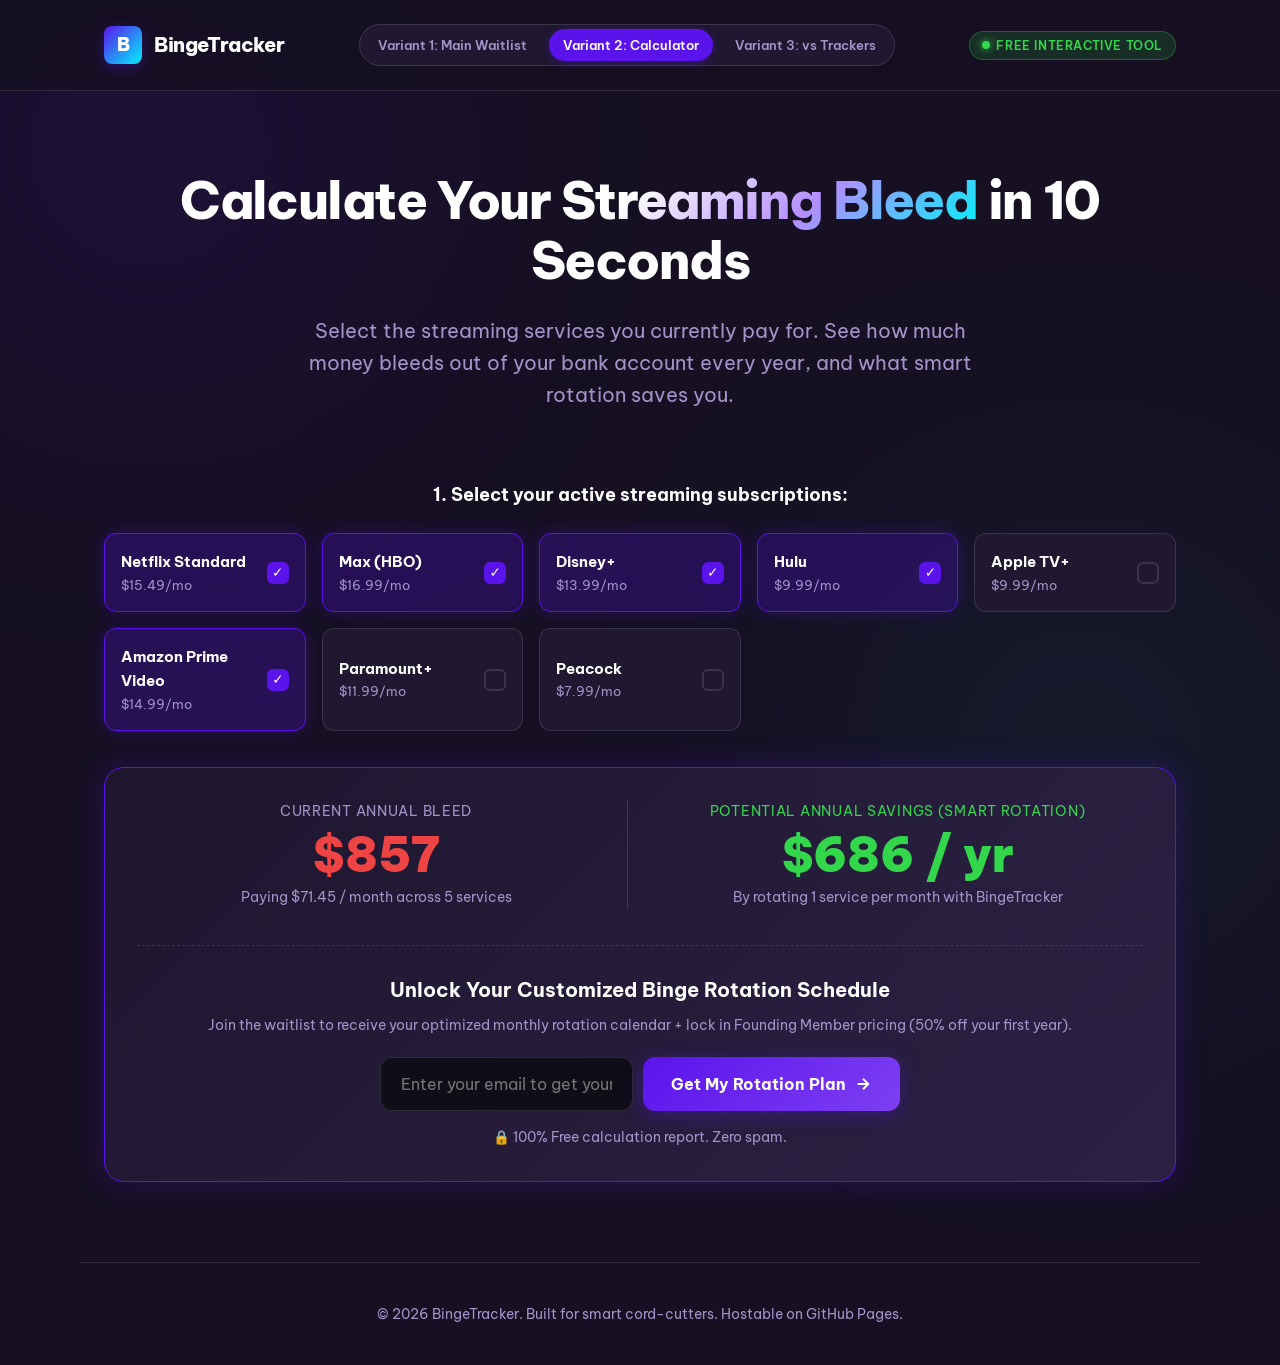
==== bleed-calculator/index.html @ 61c44e23 "Pre-launch landing pages: waitlist, bleed calculator, comparison" ====
<!DOCTYPE html>
<html lang="en">
<head>
  <meta charset="UTF-8">
  <meta name="viewport" content="width=device-width, initial-scale=1.0">
  <title>Streaming Bleed Calculator — Calculate How Much You Overpay | BingeTracker</title>
  <meta name="description" content="Calculate how much money you waste paying for unused streaming services every month, and see how much smart rotation saves you.">
  <link rel="stylesheet" href="../shared/styles.css">
  <style>
    .service-grid {
      display: grid;
      grid-template-columns: repeat(auto-fill, minmax(200px, 1fr));
      gap: 16px;
      margin: 24px 0 36px;
    }
    .service-card {
      background: var(--surface-low);
      border: 1px solid var(--border);
      border-radius: var(--radius-md);
      padding: 16px;
      display: flex;
      align-items: center;
      justify-content: space-between;
      cursor: pointer;
      user-select: none;
      transition: all 0.2s ease;
    }
    .service-card:hover {
      border-color: var(--primary-light);
    }
    .service-card.selected {
      background: rgba(91, 19, 236, 0.25);
      border-color: var(--primary);
      box-shadow: 0 0 16px rgba(91, 19, 236, 0.3);
    }
    .service-info {
      display: flex;
      flex-direction: column;
    }
    .service-name {
      font-weight: 700;
      color: #fff;
      font-size: 0.95rem;
    }
    .service-price {
      font-size: 0.8rem;
      color: var(--text-muted);
    }
    .checkbox-custom {
      width: 22px;
      height: 22px;
      border-radius: 6px;
      border: 2px solid var(--border);
      display: flex;
      align-items: center;
      justify-content: center;
      font-weight: bold;
      color: #fff;
      font-size: 0.85rem;
      transition: all 0.2s ease;
    }
    .service-card.selected .checkbox-custom {
      background: var(--primary);
      border-color: var(--primary);
    }
    .calculator-results {
      background: linear-gradient(135deg, rgba(31, 24, 48, 0.9), rgba(47, 35, 72, 0.9));
      border: 1px solid var(--primary);
      border-radius: var(--radius-lg);
      padding: 32px;
      text-align: center;
      box-shadow: var(--shadow-glow);
    }
    .result-number {
      font-size: 3rem;
      font-weight: 900;
      color: var(--error);
      line-height: 1;
      margin: 8px 0;
    }
    .savings-number {
      font-size: 3rem;
      font-weight: 900;
      color: var(--success);
      line-height: 1;
      margin: 8px 0;
    }
  </style>
</head>
<body>

  <!-- Sticky Header -->
  <header class="header">
    <div class="container" style="display: flex; justify-content: space-between; align-items: center;">
      <a href="../index.html" class="brand">
        <div class="brand-icon">B</div>
        <span>BingeTracker</span>
      </a>

      <!-- Variant Switcher Bar for GitHub Pages testing -->
      <nav class="variant-switcher">
        <a href="../index.html" class="variant-btn">Variant 1: Main Waitlist</a>
        <a href="index.html" class="variant-btn active">Variant 2: Calculator</a>
        <a href="../vs-rocket-money/index.html" class="variant-btn">Variant 3: vs Trackers</a>
      </nav>

      <div class="badge badge-live">
        <span class="pulse-dot"></span>
        <span>Free Interactive Tool</span>
      </div>
    </div>
  </header>

  <main class="container">

    <!-- Hero Section -->
    <section class="hero" style="padding-bottom: 30px;">
      <h1 class="hero-title">
        Calculate Your <span class="gradient-text">Streaming Bleed</span> in 10 Seconds
      </h1>
      <p class="hero-subtitle">
        Select the streaming services you currently pay for. See how much money bleeds out of your bank account every year, and what smart rotation saves you.
      </p>
    </section>

    <!-- Interactive Selector & Calculator Section -->
    <section>
      <h3 style="font-size: 1.1rem; color: #fff; text-align: center; margin-bottom: 12px;">
        1. Select your active streaming subscriptions:
      </h3>

      <div class="service-grid" id="service-grid">
        <!-- Interactive Service Cards populated via JS -->
      </div>

      <!-- Results Panel -->
      <div class="calculator-results">
        <div style="display: grid; grid-template-columns: repeat(auto-fit, minmax(240px, 1fr)); gap: 24px; align-items: center;">
          
          <div style="border-right: 1px solid var(--border); padding-right: 12px;">
            <div style="font-size: 0.9rem; text-transform: uppercase; letter-spacing: 0.05em; color: var(--text-muted);">
              Current Annual Bleed
            </div>
            <div class="result-number" id="annual-bleed">$0</div>
            <div style="font-size: 0.85rem; color: var(--text-muted);" id="monthly-bleed">
              Paying $0.00 / month across 0 services
            </div>
          </div>

          <div>
            <div style="font-size: 0.9rem; text-transform: uppercase; letter-spacing: 0.05em; color: var(--success);">
              Potential Annual Savings (Smart Rotation)
            </div>
            <div class="savings-number" id="annual-savings">$0</div>
            <div style="font-size: 0.85rem; color: var(--text-muted);" id="savings-breakdown">
              By rotating 1 service per month with BingeTracker
            </div>
          </div>

        </div>

        <!-- Email Gate Section -->
        <div style="margin-top: 36px; padding-top: 28px; border-top: 1px dashed var(--border);" class="form-container">
          <h3 style="font-size: 1.25rem; font-weight: 700; color: #fff; margin-bottom: 8px;">
            Unlock Your Customized Binge Rotation Schedule
          </h3>
          <p style="font-size: 0.9rem; color: var(--text-muted); margin-bottom: 20px;">
            Join the waitlist to receive your optimized monthly rotation calendar + lock in Founding Member pricing (50% off your first year).
          </p>

          <form class="waitlist-form js-waitlist-form" data-variant="calculator_gate">
            <div class="form-group">
              <input type="email" class="input-email" placeholder="Enter your email to get your schedule" required aria-label="Email address">
              <button type="submit" class="btn-submit">
                Get My Rotation Plan
                <svg width="18" height="18" viewBox="0 0 24 24" fill="none" stroke="currentColor" stroke-width="2.5"><path d="M5 12h14M12 5l7 7-7 7"/></svg>
              </button>
            </div>
            <div class="form-hint">
              <span>🔒 100% Free calculation report. Zero spam.</span>
            </div>
          </form>

          <div class="form-success">
            <h3 style="font-size: 1.2rem; margin-bottom: 6px; color: #fff;">🎉 Schedule request received!</h3>
            <p style="font-size: 0.95rem; color: var(--text-muted);">
              We've saved your calculated <strong><span id="saved-amount-text">$300+</span> annual savings plan</strong> and assigned your early-bird spot!
            </p>
          </div>
        </div>

      </div>
    </section>

  </main>

  <footer class="footer container">
    <p>&copy; 2026 BingeTracker. Built for smart cord-cutters. Hostable on GitHub Pages.</p>
  </footer>

  <script src="../shared/waitlist-form.js"></script>
  <script>
    // Interactive Calculator Script
    const SERVICES = [
      { id: 'netflix', name: 'Netflix Standard', price: 15.49, defaultSelected: true },
      { id: 'max', name: 'Max (HBO)', price: 16.99, defaultSelected: true },
      { id: 'disney', name: 'Disney+', price: 13.99, defaultSelected: true },
      { id: 'hulu', name: 'Hulu', price: 9.99, defaultSelected: true },
      { id: 'apple', name: 'Apple TV+', price: 9.99, defaultSelected: false },
      { id: 'prime', name: 'Amazon Prime Video', price: 14.99, defaultSelected: true },
      { id: 'paramount', name: 'Paramount+', price: 11.99, defaultSelected: false },
      { id: 'peacock', name: 'Peacock', price: 7.99, defaultSelected: false }
    ];

    const state = new Set(SERVICES.filter(s => s.defaultSelected).map(s => s.id));

    function renderServices() {
      const grid = document.getElementById('service-grid');
      grid.innerHTML = '';

      SERVICES.forEach(service => {
        const isSelected = state.has(service.id);
        const card = document.createElement('div');
        card.className = `service-card ${isSelected ? 'selected' : ''}`;
        card.onclick = () => toggleService(service.id);

        card.innerHTML = `
          <div class="service-info">
            <span class="service-name">${service.name}</span>
            <span class="service-price">$${service.price.toFixed(2)}/mo</span>
          </div>
          <div class="checkbox-custom">${isSelected ? '✓' : ''}</div>
        `;

        grid.appendChild(card);
      });

      calculateTotals();
    }

    function toggleService(id) {
      if (state.has(id)) {
        state.delete(id);
      } else {
        state.add(id);
      }
      renderServices();
    }

    function calculateTotals() {
      const selectedServices = SERVICES.filter(s => state.has(s.id));
      const monthlyTotal = selectedServices.reduce((sum, s) => sum + s.price, 0);
      const annualBleed = monthlyTotal * 12;

      // Average single rotated service cost is ~$13.50/mo ($162/yr)
      const avgRotatedAnnual = selectedServices.length > 0 ? (monthlyTotal / Math.max(1, selectedServices.length)) * 12 : 0;
      const annualSavings = Math.max(0, annualBleed - avgRotatedAnnual);

      document.getElementById('annual-bleed').textContent = `$${annualBleed.toFixed(0)}`;
      document.getElementById('monthly-bleed').textContent = `Paying $${monthlyTotal.toFixed(2)} / month across ${selectedServices.length} services`;
      document.getElementById('annual-savings').textContent = `$${annualSavings.toFixed(0)} / yr`;

      const savedText = document.getElementById('saved-amount-text');
      if (savedText) savedText.textContent = `$${annualSavings.toFixed(0)}/yr`;
    }

    document.addEventListener('DOMContentLoaded', renderServices);
  </script>
</body>
</html>
---- shared/styles.css ----
/* BingeTracker Landing Pages - Shared Design System (GitHub Pages Static) */
@import url('https://fonts.googleapis.com/css2?family=Be+Vietnam+Pro:wght@300;400;500;600;700;800;900&display=swap');

:root {
  --bg: #161022;
  --surface-lowest: #0F0D17;
  --surface-low: #1F1830;
  --surface: #2F2348;
  --surface-high: #362B55;
  --surface-highest: #413466;
  --primary: #5B13EC;
  --primary-glow: rgba(91, 19, 236, 0.35);
  --primary-light: #7E3FF2;
  --accent-cyan: #00F2FE;
  --accent-pink: #FF0844;
  --text: #E6E0EF;
  --text-strong: #FFFFFF;
  --text-muted: #A492C9;
  --border: rgba(255, 255, 255, 0.12);
  --border-focus: rgba(91, 19, 236, 0.6);
  --success: #32D74B;
  --warning: #FFB59B;
  --error: #EF4444;
  --radius-sm: 8px;
  --radius-md: 12px;
  --radius-lg: 20px;
  --radius-full: 9999px;
  --font-family: 'Be Vietnam Pro', system-ui, -apple-system, sans-serif;
  --shadow-glow: 0 0 30px rgba(91, 19, 236, 0.25);
  --glass-bg: rgba(31, 24, 48, 0.65);
  --glass-border: rgba(255, 255, 255, 0.12);
}

*, *::before, *::after {
  box-sizing: border-box;
  margin: 0;
  padding: 0;
}

html {
  font-size: 16px;
  scroll-behavior: smooth;
}

body {
  background-color: var(--bg);
  color: var(--text);
  font-family: var(--font-family);
  line-height: 1.6;
  min-height: 100vh;
  overflow-x: hidden;
  position: relative;
  -webkit-font-smoothing: antialiased;
}

/* Background Atmospheric Glows */
body::before, body::after {
  content: '';
  position: fixed;
  border-radius: 50%;
  filter: blur(140px);
  z-index: -1;
  pointer-events: none;
}

body::before {
  width: 500px;
  height: 500px;
  top: -100px;
  left: -100px;
  background: radial-gradient(circle, var(--primary-glow) 0%, rgba(0,0,0,0) 70%);
}

body::after {
  width: 600px;
  height: 600px;
  bottom: -150px;
  right: -100px;
  background: radial-gradient(circle, rgba(0, 242, 254, 0.12) 0%, rgba(0,0,0,0) 70%);
}

.container {
  width: 100%;
  max-width: 1120px;
  margin: 0 auto;
  padding: 0 24px;
}

/* Header & Nav */
.header {
  padding: 24px 0;
  display: flex;
  justify-content: space-between;
  align-items: center;
  border-bottom: 1px solid var(--border);
  backdrop-filter: blur(12px);
  position: sticky;
  top: 0;
  z-index: 100;
  background: rgba(22, 16, 34, 0.85);
}

.brand {
  display: flex;
  align-items: center;
  gap: 12px;
  text-decoration: none;
  color: var(--text-strong);
  font-weight: 800;
  font-size: 1.25rem;
  letter-spacing: -0.02em;
}

.brand-icon {
  width: 38px;
  height: 38px;
  border-radius: var(--radius-sm);
  background: linear-gradient(135deg, var(--primary), var(--accent-cyan));
  display: flex;
  align-items: center;
  justify-content: center;
  color: #fff;
  font-weight: 900;
  font-size: 1.1rem;
  box-shadow: 0 4px 14px var(--primary-glow);
}

.badge {
  display: inline-flex;
  align-items: center;
  gap: 6px;
  padding: 4px 12px;
  border-radius: var(--radius-full);
  font-size: 0.75rem;
  font-weight: 600;
  text-transform: uppercase;
  letter-spacing: 0.05em;
  background: rgba(91, 19, 236, 0.18);
  color: #B48DFF;
  border: 1px solid rgba(147, 88, 255, 0.3);
}

.badge-live {
  background: rgba(50, 215, 75, 0.15);
  color: var(--success);
  border-color: rgba(50, 215, 75, 0.3);
}

.pulse-dot {
  width: 8px;
  height: 8px;
  border-radius: 50%;
  background-color: var(--success);
  box-shadow: 0 0 8px var(--success);
  animation: pulse 2s infinite;
}

@keyframes pulse {
  0% { transform: scale(0.95); opacity: 0.8; }
  50% { transform: scale(1.2); opacity: 1; }
  100% { transform: scale(0.95); opacity: 0.8; }
}

/* Variant Switcher Pill Bar (For Pre-Launch Testing) */
.variant-switcher {
  display: flex;
  gap: 8px;
  background: var(--surface-low);
  padding: 4px;
  border-radius: var(--radius-full);
  border: 1px solid var(--border);
}

.variant-btn {
  padding: 6px 14px;
  font-size: 0.8rem;
  font-weight: 600;
  color: var(--text-muted);
  text-decoration: none;
  border-radius: var(--radius-full);
  transition: all 0.2s ease;
}

.variant-btn.active, .variant-btn:hover {
  color: var(--text-strong);
  background: var(--surface-high);
}

.variant-btn.active {
  background: var(--primary);
  box-shadow: 0 2px 8px var(--primary-glow);
}

/* Glassmorphism Cards */
.glass-card {
  background: var(--glass-bg);
  backdrop-filter: blur(16px);
  -webkit-backdrop-filter: blur(16px);
  border: 1px solid var(--glass-border);
  border-radius: var(--radius-lg);
  padding: 32px;
  box-shadow: 0 8px 32px rgba(0, 0, 0, 0.25);
  transition: transform 0.2s ease, border-color 0.2s ease;
}

.glass-card:hover {
  border-color: rgba(255, 255, 255, 0.2);
}

/* Hero Section */
.hero {
  padding: 80px 0 60px;
  text-align: center;
}

.hero-title {
  font-size: 3.25rem;
  font-weight: 800;
  line-height: 1.15;
  letter-spacing: -0.03em;
  color: var(--text-strong);
  margin-bottom: 24px;
}

.hero-title .gradient-text {
  background: linear-gradient(135deg, #FFFFFF 20%, #B48DFF 60%, var(--accent-cyan) 100%);
  -webkit-background-clip: text;
  -webkit-text-fill-color: transparent;
}

.hero-subtitle {
  font-size: 1.25rem;
  color: var(--text-muted);
  max-width: 680px;
  margin: 0 auto 40px;
  font-weight: 400;
}

/* Forms & Inputs */
.waitlist-form {
  display: flex;
  flex-direction: column;
  gap: 16px;
  max-width: 520px;
  margin: 0 auto;
}

.form-group {
  display: flex;
  gap: 10px;
  position: relative;
}

.input-email {
  flex: 1;
  background: var(--surface-lowest);
  border: 1px solid var(--border);
  border-radius: var(--radius-md);
  padding: 16px 20px;
  font-family: inherit;
  font-size: 1rem;
  color: var(--text-strong);
  outline: none;
  transition: all 0.2s ease;
}

.input-email:focus {
  border-color: var(--primary);
  box-shadow: 0 0 0 3px rgba(91, 19, 236, 0.25);
}

.btn-submit {
  background: linear-gradient(135deg, var(--primary) 0%, var(--primary-light) 100%);
  color: #fff;
  border: none;
  border-radius: var(--radius-md);
  padding: 16px 28px;
  font-family: inherit;
  font-size: 1rem;
  font-weight: 700;
  cursor: pointer;
  white-space: nowrap;
  box-shadow: 0 4px 20px var(--primary-glow);
  transition: all 0.2s ease;
  display: inline-flex;
  align-items: center;
  justify-content: center;
  gap: 8px;
}

.btn-submit:hover {
  transform: translateY(-2px);
  box-shadow: 0 6px 24px rgba(91, 19, 236, 0.45);
}

.btn-submit:active {
  transform: translateY(0);
}

.form-hint {
  font-size: 0.85rem;
  color: var(--text-muted);
  display: flex;
  align-items: center;
  justify-content: center;
  gap: 6px;
}

.form-success {
  background: rgba(50, 215, 75, 0.15);
  border: 1px solid rgba(50, 215, 75, 0.3);
  color: #64E77A;
  padding: 20px;
  border-radius: var(--radius-md);
  text-align: center;
  font-weight: 600;
  display: none;
}

/* Modal for Van Westendorp Pricing Survey */
.modal-backdrop {
  position: fixed;
  inset: 0;
  background: rgba(15, 13, 23, 0.85);
  backdrop-filter: blur(8px);
  z-index: 200;
  display: none;
  align-items: center;
  justify-content: center;
  padding: 20px;
}

.modal-backdrop.active {
  display: flex;
}

.modal-card {
  width: 100%;
  max-width: 580px;
  background: var(--surface-low);
  border: 1px solid var(--border);
  border-radius: var(--radius-lg);
  padding: 36px;
  box-shadow: 0 20px 50px rgba(0,0,0,0.5);
  position: relative;
}

.modal-close {
  position: absolute;
  top: 20px;
  right: 20px;
  background: none;
  border: none;
  color: var(--text-muted);
  font-size: 1.5rem;
  cursor: pointer;
}

.modal-close:hover {
  color: var(--text-strong);
}

/* Feature Matrix & Tables */
.compare-table {
  width: 100%;
  border-collapse: separate;
  border-spacing: 0;
  margin-top: 32px;
}

.compare-table th, .compare-table td {
  padding: 18px 24px;
  text-align: left;
  border-bottom: 1px solid var(--border);
}

.compare-table th {
  background: var(--surface-low);
  color: var(--text-strong);
  font-weight: 700;
  font-size: 0.95rem;
  text-transform: uppercase;
  letter-spacing: 0.05em;
}

.compare-table th:first-child {
  border-top-left-radius: var(--radius-md);
}

.compare-table th:last-child {
  border-top-right-radius: var(--radius-md);
  background: var(--surface-high);
  color: #B48DFF;
}

.compare-table td:last-child {
  background: rgba(91, 19, 236, 0.08);
  font-weight: 600;
}

.check-icon {
  color: var(--success);
  font-weight: bold;
}

.cross-icon {
  color: var(--text-muted);
  opacity: 0.5;
}

/* Footer */
.footer {
  padding: 40px 0;
  border-top: 1px solid var(--border);
  margin-top: 80px;
  text-align: center;
  color: var(--text-muted);
  font-size: 0.875rem;
}

/* Responsive */
@media (max-width: 768px) {
  .hero-title {
    font-size: 2.25rem;
  }
  .form-group {
    flex-direction: column;
  }
  .header {
    flex-direction: column;
    gap: 16px;
  }
  .compare-table th, .compare-table td {
    padding: 12px 14px;
    font-size: 0.85rem;
  }
}
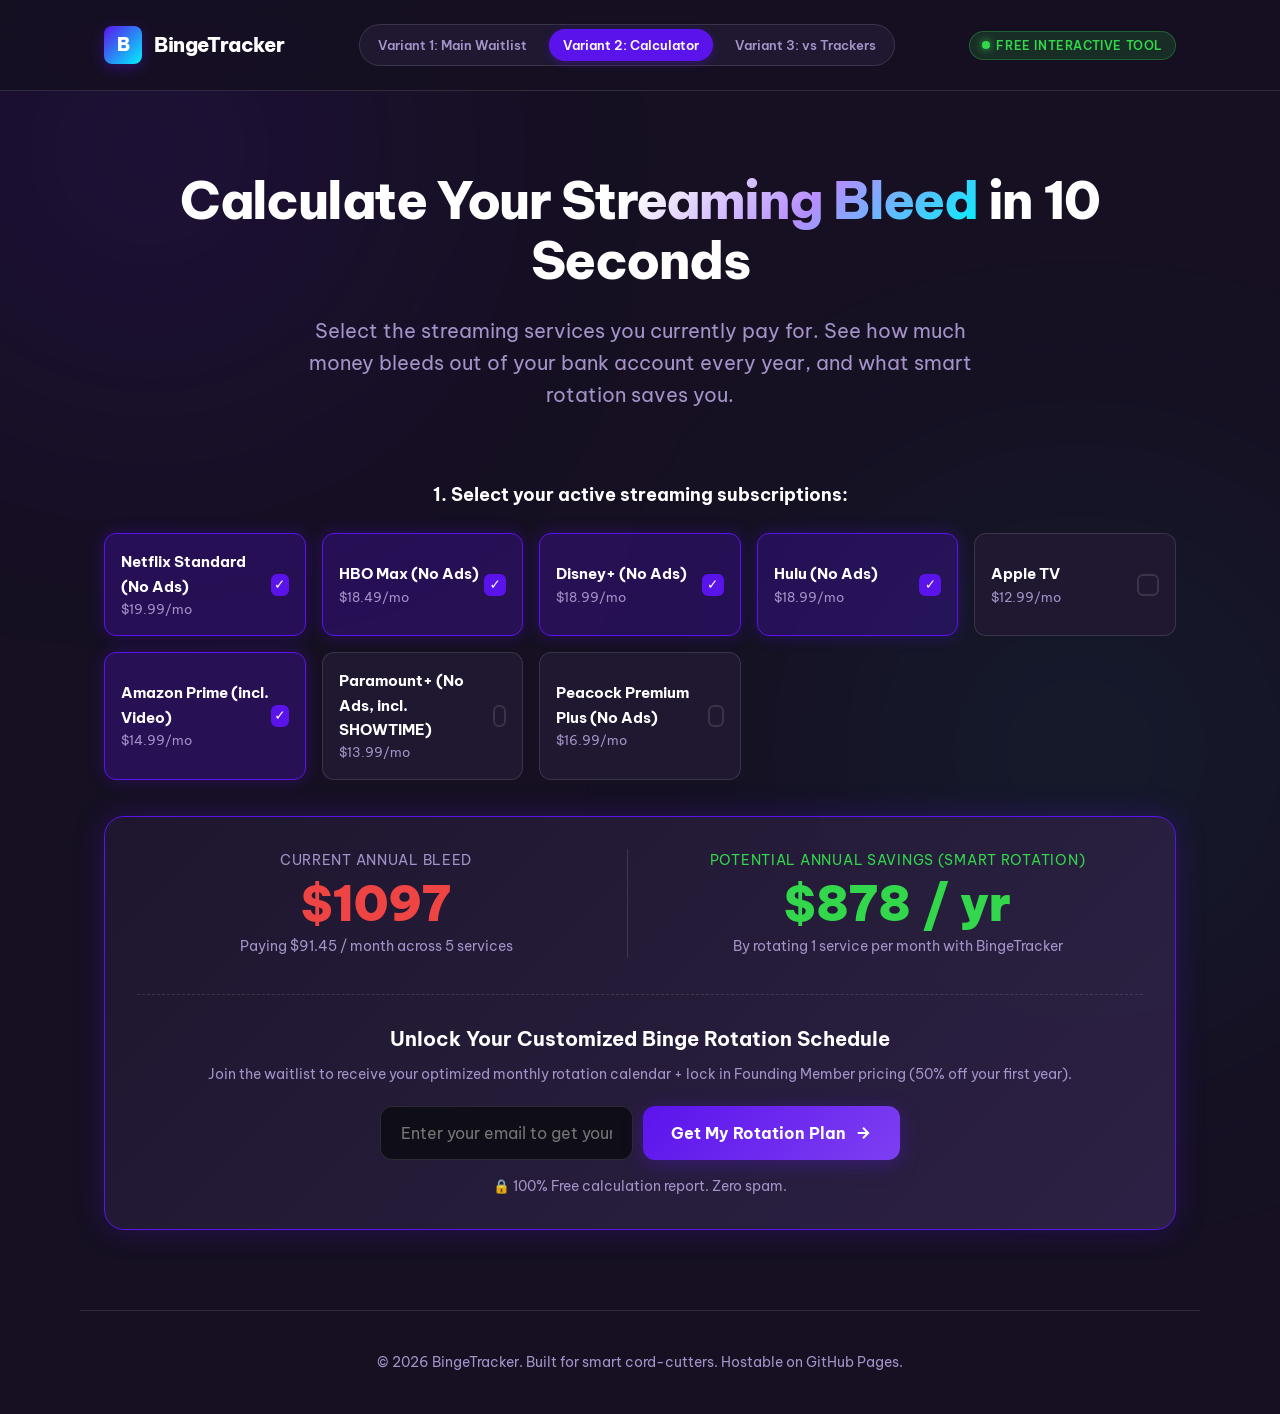
==== commit 4a299420: "Update subscription prices to verified Aug 2026 rates" ====
--- a/bleed-calculator/index.html
+++ b/bleed-calculator/index.html
@@ -201,15 +201,17 @@
   <script src="../shared/waitlist-form.js"></script>
   <script>
     // Interactive Calculator Script
+    // Prices verified Aug 2026 (US, ad-free standard tier): streaming-wars tracker (Jul 2026),
+    // Decider (Aug 2026), PCMag (Mar 2026), subscriptionpriceguide.com (Jul 2026)
     const SERVICES = [
-      { id: 'netflix', name: 'Netflix Standard', price: 15.49, defaultSelected: true },
-      { id: 'max', name: 'Max (HBO)', price: 16.99, defaultSelected: true },
-      { id: 'disney', name: 'Disney+', price: 13.99, defaultSelected: true },
-      { id: 'hulu', name: 'Hulu', price: 9.99, defaultSelected: true },
-      { id: 'apple', name: 'Apple TV+', price: 9.99, defaultSelected: false },
-      { id: 'prime', name: 'Amazon Prime Video', price: 14.99, defaultSelected: true },
-      { id: 'paramount', name: 'Paramount+', price: 11.99, defaultSelected: false },
-      { id: 'peacock', name: 'Peacock', price: 7.99, defaultSelected: false }
+      { id: 'netflix', name: 'Netflix Standard (No Ads)', price: 19.99, defaultSelected: true },
+      { id: 'max', name: 'HBO Max (No Ads)', price: 18.49, defaultSelected: true },
+      { id: 'disney', name: 'Disney+ (No Ads)', price: 18.99, defaultSelected: true },
+      { id: 'hulu', name: 'Hulu (No Ads)', price: 18.99, defaultSelected: true },
+      { id: 'apple', name: 'Apple TV', price: 12.99, defaultSelected: false },
+      { id: 'prime', name: 'Amazon Prime (incl. Video)', price: 14.99, defaultSelected: true },
+      { id: 'paramount', name: 'Paramount+ (No Ads, incl. SHOWTIME)', price: 13.99, defaultSelected: false },
+      { id: 'peacock', name: 'Peacock Premium Plus (No Ads)', price: 16.99, defaultSelected: false }
     ];
 
     const state = new Set(SERVICES.filter(s => s.defaultSelected).map(s => s.id));
